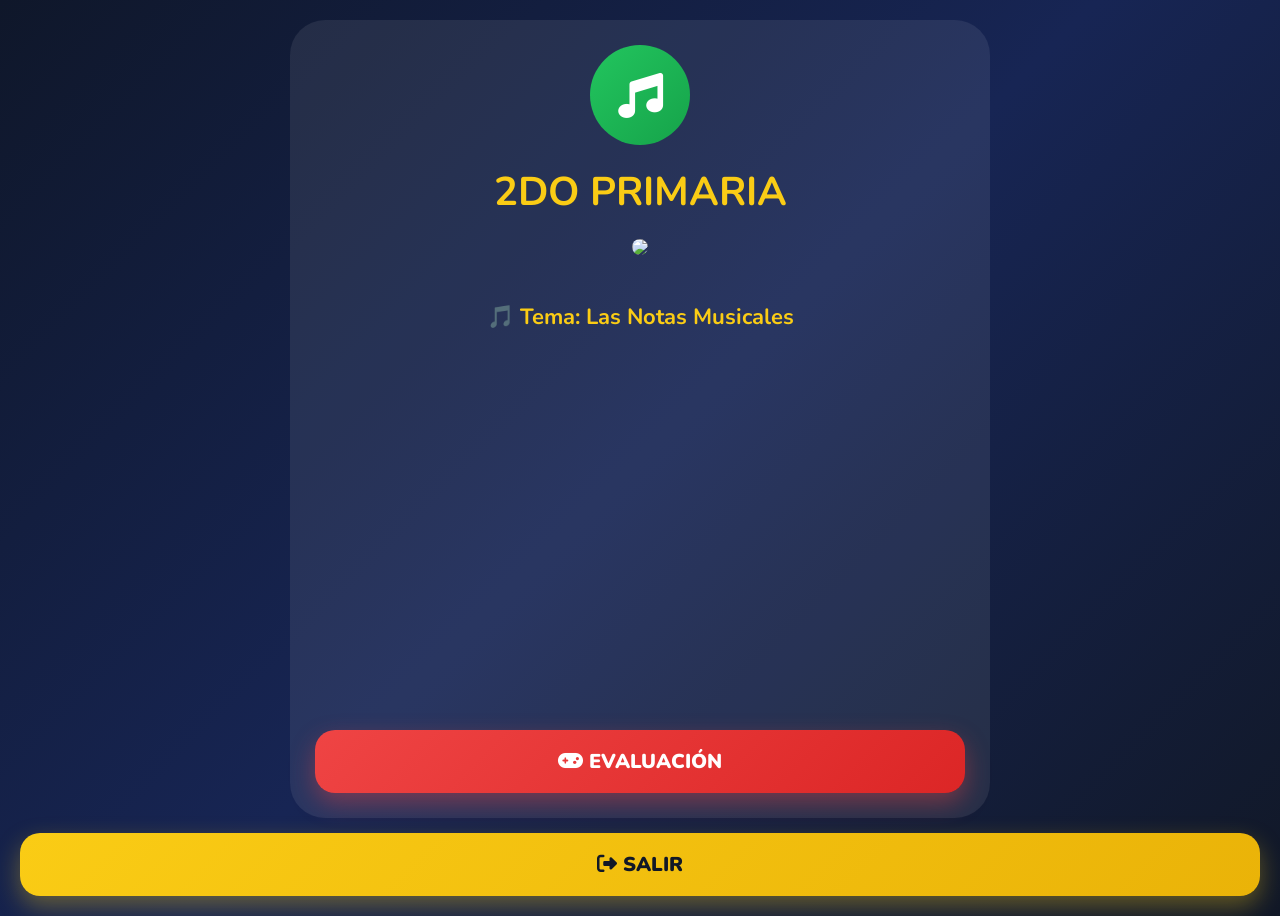
==== 2do.html @ 6de3671f "Add files via upload" ====
<!DOCTYPE html>
<html lang="es">

<head>

<meta charset="UTF-8">
<meta name="viewport" content="width=device-width, initial-scale=1.0">

<title>1RO PRIMARIA</title>

<link rel="stylesheet" href="curso.css">

<link rel="stylesheet"
href="https://cdnjs.cloudflare.com/ajax/libs/font-awesome/6.5.2/css/all.min.css"/>

<link href="https://fonts.googleapis.com/css2?family=Nunito:wght@400;700;900&display=swap" rel="stylesheet">

</head>

<body>

<div class="container">

    <div class="card">

        <div class="icono verde">

            <i class="fa-solid fa-music"></i>

        </div>

        <h1>2DO PRIMARIA</h1>

        <img src="imagenes/curso2.jpg"
        class="imagen"
        onclick="abrirImagen(this.src)">

        <p>
            🎵 Tema: Las Notas Musicales
        </p>

        <div class="video-box">

            <iframe
            src="https://www.youtube.com/embed/TU_VIDEO_1"
            allowfullscreen>
            </iframe>

        </div>

        <a href="https://kahoot.it/"
        target="_blank"
        class="btn rojo">

        <i class="fa-solid fa-gamepad"></i>
        EVALUACIÓN

        </a>

    </div>

</div>

<!-- MODAL -->

<div id="modalImagen" class="modal">

    <span class="cerrar" onclick="cerrarImagen()">
        &times;
    </span>

    <img class="modal-contenido" id="imgGrande">

</div>

    <!-- BOTON SALIR -->
    <button class="btn salir"
    onclick="salirPagina()">
    <i class="fa-solid fa-right-from-bracket"></i>
    SALIR
    </button>

<script src="curso.js"></script>

</body>
</html>
---- curso.css ----
*{
    margin:0;
    padding:0;
    box-sizing:border-box;
    font-family:'Nunito', sans-serif;
}

body{
    background:linear-gradient(135deg,#0f172a,#172554,#111827);
    min-height:100vh;
    color:white;
    padding:20px;
}

.container{
    width:100%;
    display:flex;
    justify-content:center;
    align-items:center;
}

.card{
    width:100%;
    max-width:700px;
    background:rgba(255,255,255,0.08);
    border-radius:35px;
    padding:25px;
    text-align:center;
}

.icono{
    width:100px;
    height:100px;
    border-radius:50%;
    margin:auto;
    display:flex;
    align-items:center;
    justify-content:center;
    font-size:45px;
    margin-bottom:20px;
}

.verde{
    background:linear-gradient(135deg,#22c55e,#16a34a);
}

h1{
    font-size:40px;
    margin-bottom:20px;
    color:#facc15;
}

.imagen{
    width:100%;
    border-radius:25px;
    cursor:pointer;
    margin-bottom:20px;
}

/* TEMA */

h2{
    font-size:30px;
    margin-bottom:20px;
    color:#38bdf8;
    line-height:1.4;
}

/* INDICACIONES */

h3{
    font-size:22px;
    margin-bottom:20px;
    color:#4ade80;
    background:rgba(255,255,255,0.08);
    padding:15px;
    border-radius:18px;
    line-height:1.6;
}

/* TEXTO VIDEO Y ACTIVIDAD */

p{
    font-size:22px;
    margin-top:20px;
    margin-bottom:20px;
    color:#facc15;
    font-weight:700;
    line-height:1.5;
}

.video-box iframe{
    width:100%;
    height:350px;
    border:none;
    border-radius:25px;
    margin-bottom:20px;
}

.btn{
    display:block;
    width:100%;
    padding:18px;
    border-radius:20px;
    text-decoration:none;
    color:white;
    font-size:20px;
    font-weight:900;
    transition:.3s;
    border:none;
    cursor:pointer;
}

.btn:hover{
    transform:scale(1.03);
}

.rojo{
    background:linear-gradient(135deg,#ef4444,#dc2626);
    box-shadow:0 10px 25px rgba(239,68,68,.4);
}

/* MODAL */

.modal{
    display:none;
    position:fixed;
    z-index:9999;
    left:0;
    top:0;
    width:100%;
    height:100%;
    background:rgba(0,0,0,.95);
}

.modal-contenido{
    margin:auto;
    display:block;
    width:95%;
    max-width:1000px;
    margin-top:30px;
    border-radius:20px;
}

.cerrar{
    position:absolute;
    top:10px;
    right:30px;
    font-size:50px;
    cursor:pointer;
}

/* CELULAR */

@media(max-width:768px){

    h1{
        font-size:30px;
    }

    p{
        font-size:20px;
    }

    .video-box iframe{
        height:230px;
    }

}

@media(max-width:480px){

    .video-box iframe{
        height:200px;
    }

    .btn{
        font-size:17px;
    }

}
/* BOTON SALIR */

.salir{
    width:100%;
    border:none;
    margin-top:15px;
    background:linear-gradient(135deg,#facc15,#eab308);
    color:#111827;
    cursor:pointer;
    box-shadow:0 10px 25px rgba(250,204,21,.35);
}
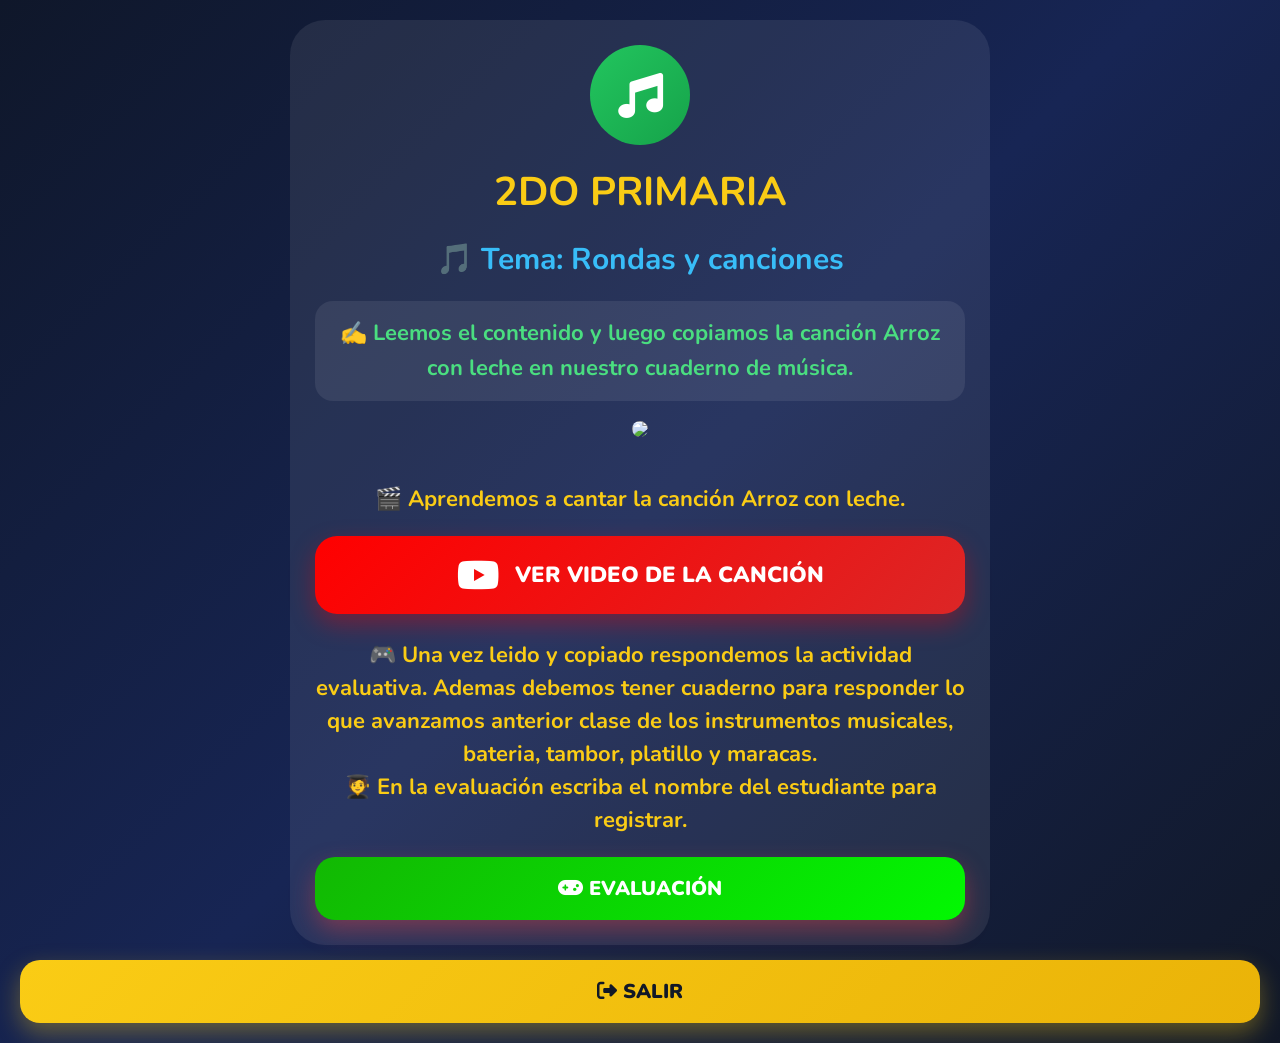
==== commit 13549eba: "2do.html" ====
--- a/2do.html
+++ b/2do.html
@@ -1,77 +1,73 @@
 <!DOCTYPE html>
 <html lang="es">
-
 <head>
-
-<meta charset="UTF-8">
-<meta name="viewport" content="width=device-width, initial-scale=1.0">
-
-<title>1RO PRIMARIA</title>
-
-<link rel="stylesheet" href="curso.css">
-
-<link rel="stylesheet"
-href="https://cdnjs.cloudflare.com/ajax/libs/font-awesome/6.5.2/css/all.min.css"/>
-
-<link href="https://fonts.googleapis.com/css2?family=Nunito:wght@400;700;900&display=swap" rel="stylesheet">
-
+    <meta charset="UTF-8">
+    <meta name="viewport" content="width=device-width, initial-scale=1.0">
+            <!-- ================= META ANTICACHE ================= -->
+    <meta http-equiv="Cache-Control" content="no-cache, no-store, must-revalidate" />
+    <meta http-equiv="Pragma" content="no-cache" />
+    <meta http-equiv="Expires" content="0" />
+    <title>2DO PRIMARIA</title>
+    <link rel="stylesheet" href="curso.css">
+    <link rel="stylesheet"
+    href="https://cdnjs.cloudflare.com/ajax/libs/font-awesome/6.5.2/css/all.min.css"/>
+    <link href="https://fonts.googleapis.com/css2?family=Nunito:wght@400;700;900&display=swap" rel="stylesheet">
 </head>
 
 <body>
+    <div class="container">
+        <div class="card">
+            <div class="icono verde">
+                <i class="fa-solid fa-music"></i>
+            </div>
 
-<div class="container">
+            <h1>2DO PRIMARIA</h1>
+            <h2>
+            🎵 Tema: Rondas y canciones
+            </h2>
+            <h3>
+            ✍️ Leemos el contenido y luego copiamos la canción Arroz con leche en nuestro cuaderno de música.
+            </h3>
+            <img src="imagenes/Curso2.jpg"
+            class="imagen"
+            onclick="abrirImagen(this.src)">
 
-    <div class="card">
-
-        <div class="icono verde">
-
-            <i class="fa-solid fa-music"></i>
-
+            <p>
+            🎬 Aprendemos a cantar la canción Arroz con leche.
+            </p>
+                <div class="video-link">
+                    <a href="https://youtu.be/4STiEqI4Vtk?si=DXxrOkhE9xewjBU3"
+                    target="_blank"
+                    class="youtube-btn">
+                        <i class="fa-brands fa-youtube"></i>
+                        VER VIDEO DE LA CANCIÓN
+                    </a>
+                </div>
+            <div>
+                <p>
+                🎮 Una vez leido y copiado respondemos la actividad evaluativa.
+                Ademas debemos tener cuaderno para responder lo que avanzamos anterior 
+                clase de los instrumentos musicales, bateria, tambor, platillo y maracas.
+                <br/>
+                🧑‍🎓 En la evaluación escriba el nombre del estudiante para registrar.
+                </p>
+            </div>
+            <a href="https://kahoot.it/challenge/06816204"
+            target="_blank"
+            class="btn rojo">
+            <i class="fa-solid fa-gamepad"></i>
+            EVALUACIÓN
+            </a>
         </div>
-
-        <h1>2DO PRIMARIA</h1>
-
-        <img src="imagenes/curso2.jpg"
-        class="imagen"
-        onclick="abrirImagen(this.src)">
-
-        <p>
-            🎵 Tema: Las Notas Musicales
-        </p>
-
-        <div class="video-box">
-
-            <iframe
-            src="https://www.youtube.com/embed/TU_VIDEO_1"
-            allowfullscreen>
-            </iframe>
-
-        </div>
-
-        <a href="https://kahoot.it/"
-        target="_blank"
-        class="btn rojo">
-
-        <i class="fa-solid fa-gamepad"></i>
-        EVALUACIÓN
-
-        </a>
-
     </div>
 
-</div>
-
-<!-- MODAL -->
-
-<div id="modalImagen" class="modal">
-
-    <span class="cerrar" onclick="cerrarImagen()">
-        &times;
-    </span>
-
-    <img class="modal-contenido" id="imgGrande">
-
-</div>
+    <!-- MODAL -->
+    <div id="modalImagen" class="modal">
+        <span class="cerrar" onclick="cerrarImagen()">
+            &times;
+        </span>
+        <img class="modal-contenido" id="imgGrande">
+    </div>
 
     <!-- BOTON SALIR -->
     <button class="btn salir"
@@ -80,7 +76,7 @@
     SALIR
     </button>
 
-<script src="curso.js"></script>
+    <script src="curso.js"></script>
 
 </body>
-</html>+</html>
--- a/curso.css
+++ b/curso.css
@@ -116,7 +116,7 @@
 }
 
 .rojo{
-    background:linear-gradient(135deg,#ef4444,#dc2626);
+    background:linear-gradient(135deg,#12b803,#02f802);
     box-shadow:0 10px 25px rgba(239,68,68,.4);
 }
 
@@ -189,4 +189,47 @@
     color:#111827;
     cursor:pointer;
     box-shadow:0 10px 25px rgba(250,204,21,.35);
-}+}
+
+/* BOTON YOUTUBE */
+
+.youtube-btn{
+    width:100%;
+    display:flex;
+    justify-content:center;
+    align-items:center;
+    gap:15px;
+    padding:20px;
+    border-radius:22px;
+    text-decoration:none;
+    background:linear-gradient(135deg,#ff0000,#dc2626);
+    color:white;
+    font-size:22px;
+    font-weight:900;
+    transition:.3s;
+    box-shadow:0 10px 25px rgba(255,0,0,.35);
+    margin-bottom:25px;
+}
+
+.youtube-btn:hover{
+    transform:scale(1.03);
+}
+
+.youtube-btn i{
+    font-size:38px;
+}
+
+/* CELULAR */
+
+@media(max-width:768px){
+
+    .youtube-btn{
+        font-size:18px;
+        padding:18px;
+    }
+
+    .youtube-btn i{
+        font-size:30px;
+    }
+
+}
